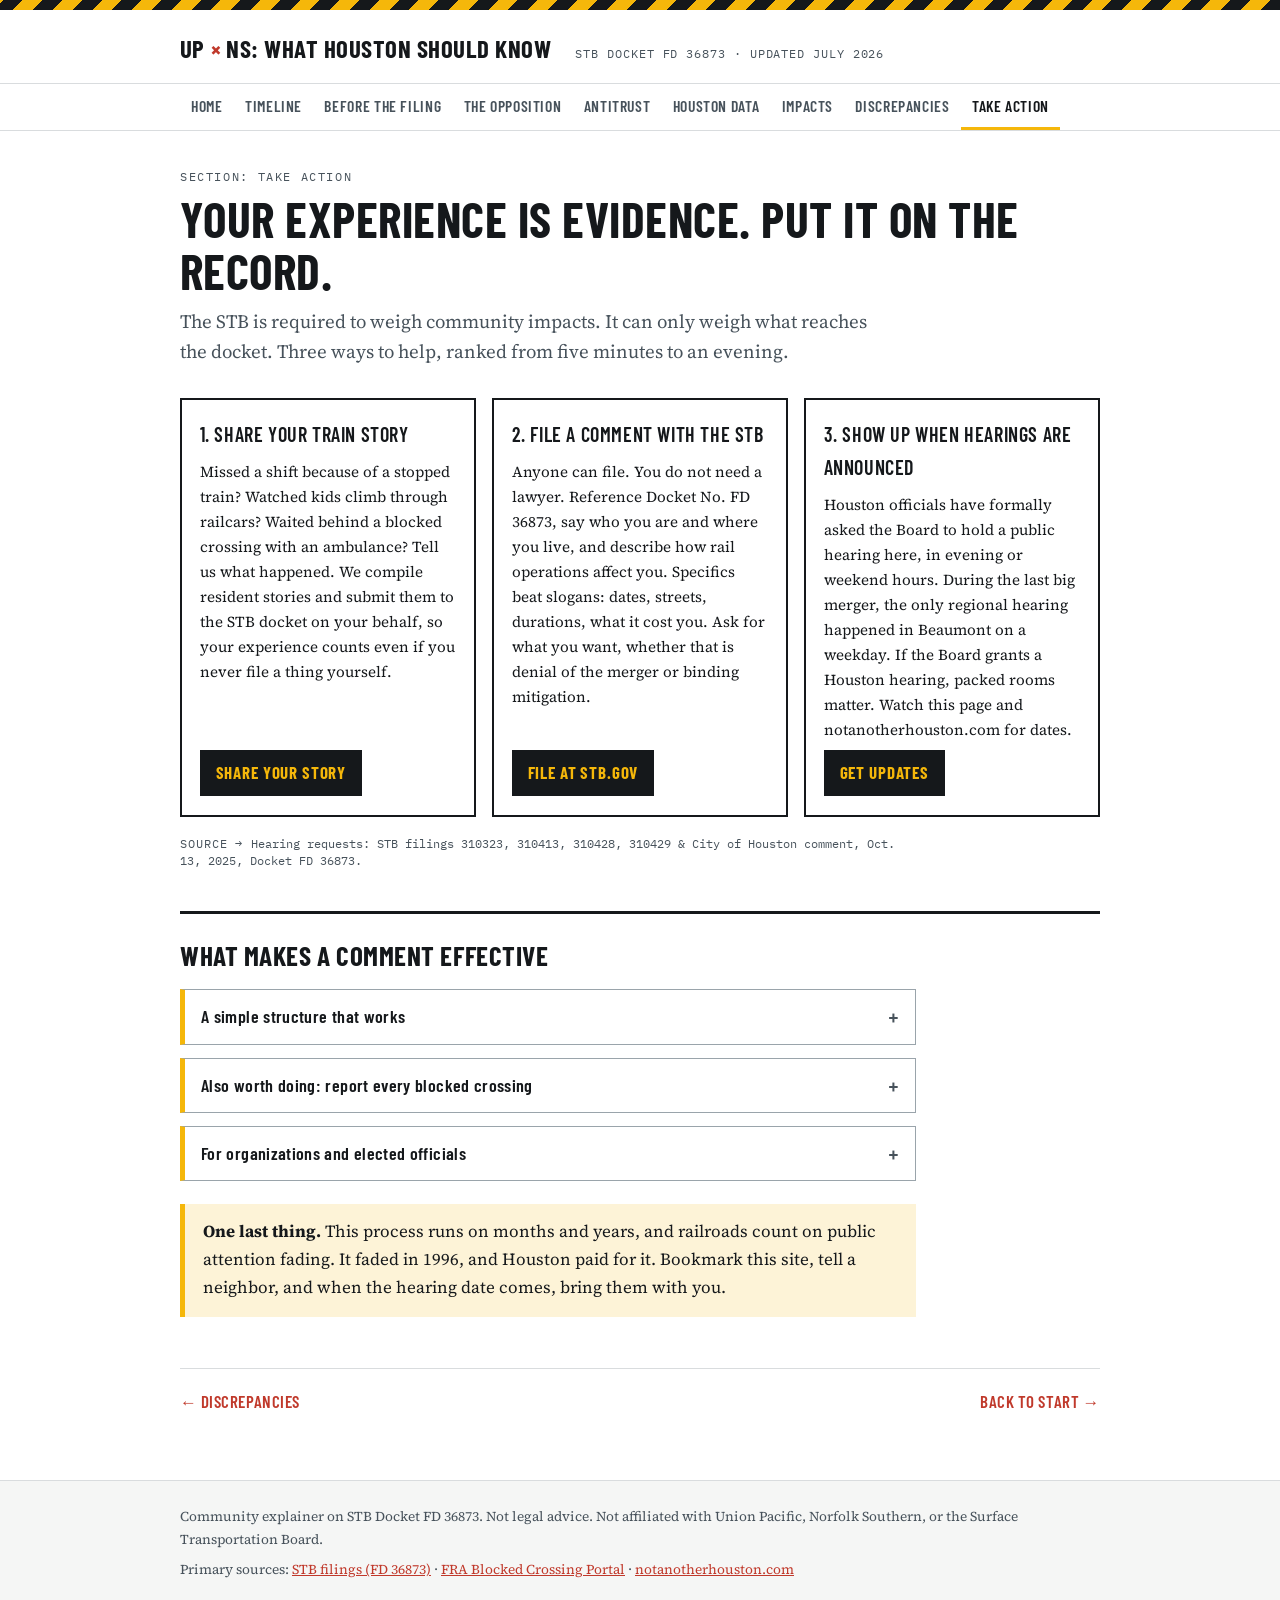
==== action.html @ a2941856 "initial files" ====
<!DOCTYPE html>
<html lang="en">
<head>
<meta charset="UTF-8">
<meta name="viewport" content="width=device-width, initial-scale=1.0">
<title>Take Action | The UP-NS Merger, Explained</title>
<link rel="preconnect" href="https://fonts.googleapis.com">
<link href="https://fonts.googleapis.com/css2?family=Barlow+Condensed:wght@600;700&family=IBM+Plex+Mono:wght@400;600&family=Source+Serif+4:ital,wght@0,400;0,600;1,400&display=swap" rel="stylesheet">
<link rel="stylesheet" href="styles.css">
</head>
<body>
<div class="hazard" aria-hidden="true"></div>
<header class="site">
  <div class="site-inner">
    <a class="wordmark" href="index.html">UP <span class="x">&times;</span> NS: What Houston Should Know</a>
    <span class="docket">STB DOCKET FD 36873 &middot; UPDATED JULY 2026</span>
  </div>
</header>
<nav class="site" aria-label="Site">
  <ul>
    <li><a href="index.html">Home</a></li>
    <li><a href="timeline.html">Timeline</a></li>
    <li><a href="letters.html">Before the Filing</a></li>
    <li><a href="opposition.html">The Opposition</a></li>
    <li><a href="antitrust.html">Antitrust</a></li>
    <li><a href="houston-data.html">Houston Data</a></li>
    <li><a href="impacts.html">Impacts</a></li>
    <li><a href="discrepancies.html">Discrepancies</a></li>
    <li><a href="action.html" class="here">Take Action</a></li>
  </ul>
</nav>

<main>
  <p class="eyebrow">Section: Take Action</p>
  <h1>Your experience is evidence. Put it on the record.</h1>
  <p class="lede">The STB is required to weigh community impacts. It can only weigh what reaches the docket. Three ways to help, ranked from five minutes to an evening.</p>

  <div class="actions">
    <div class="action-card">
      <h3>1. Share your train story</h3>
      <p>Missed a shift because of a stopped train? Watched kids climb through railcars? Waited behind a blocked crossing with an ambulance? Tell us what happened. We compile resident stories and submit them to the STB docket on your behalf, so your experience counts even if you never file a thing yourself.</p>
      <a class="btn" href="https://forms.gle/QLL96H87JeyrFTNm8" rel="noopener">Share your story</a>
    </div>
    <div class="action-card">
      <h3>2. File a comment with the STB</h3>
      <p>Anyone can file. You do not need a lawyer. Reference Docket No. FD 36873, say who you are and where you live, and describe how rail operations affect you. Specifics beat slogans: dates, streets, durations, what it cost you. Ask for what you want, whether that is denial of the merger or binding mitigation.</p>
      <a class="btn" href="https://www.stb.gov/proceedings-actions/e-filing/" rel="noopener">File at stb.gov</a>
    </div>
    <div class="action-card">
      <h3>3. Show up when hearings are announced</h3>
      <p>Houston officials have formally asked the Board to hold a public hearing here, in evening or weekend hours. During the last big merger, the only regional hearing happened in Beaumont on a weekday. If the Board grants a Houston hearing, packed rooms matter. Watch this page and notanotherhouston.com for dates.</p>
      <a class="btn" href="https://notanotherhouston.com" rel="noopener">Get updates</a>
    </div>
  </div>
  <span class="src">Hearing requests: STB filings 310323, 310413, 310428, 310429 &amp; City of Houston comment, Oct. 13, 2025, Docket FD 36873.</span>

  <h2>What makes a comment effective</h2>
  <details class="box">
    <summary>A simple structure that works</summary>
    <div class="body">
      <p><strong>Who you are.</strong> Name, neighborhood, and your connection to the rail corridor. "I live two blocks from the Eastwood Street crossing" carries weight.</p>
      <p><strong>What you experience.</strong> Concrete incidents with dates and durations. The FRA data shows the pattern; your story makes it real.</p>
      <p><strong>What you are asking for.</strong> Examples officials have already requested: a Houston public hearing, a full system impact study including secondary lines, environmental review of the East End crossings and Settegast truck routes, grade separation funding, quiet zones, and enforceable limits on train length and idling in residential areas.</p>
      <span class="src">Requests drawn from City of Houston comment, Oct. 13, 2025, and Commissioner Adrian Garcia comment (filing 310429).</span>
    </div>
  </details>

  <details class="box">
    <summary>Also worth doing: report every blocked crossing</summary>
    <div class="body">
      <p>Report blockages to the FRA portal at <a href="https://www.fra.dot.gov/blockedcrossings/" rel="noopener">fra.dot.gov/blockedcrossings</a> every time they happen. The crossing ID is posted on the blue sign at each crossing. This data built the national record that now anchors Houston's case. Underreporting shrinks the record; consistent reporting grows it.</p>
    </div>
  </details>

  <details class="box">
    <summary>For organizations and elected officials</summary>
    <div class="body">
      <p>Consider filing a Notice of Intent to Participate to become a party of record. It is not a yes or no vote on the merger. It reserves your seat at the table to request conditions and mitigation later. Several Houston-area offices have already filed. If your organization signed a pre-application support letter without board review, you can also file a comment clarifying or withdrawing your position.</p>
      <span class="src">STB Docket FD 36873 procedural schedule; participation records, 2026.</span>
    </div>
  </details>

  <div class="note">
    <p><strong>One last thing.</strong> This process runs on months and years, and railroads count on public attention fading. It faded in 1996, and Houston paid for it. Bookmark this site, tell a neighbor, and when the hearing date comes, bring them with you.</p>
  </div>

  <div class="pager">
    <a href="discrepancies.html">&larr; Discrepancies</a>
    <a href="index.html">Back to start &rarr;</a>
  </div>
</main>

<footer class="site">
  <div class="footer-inner">
    <p>Community explainer on STB Docket FD 36873. Not legal advice. Not affiliated with Union Pacific, Norfolk Southern, or the Surface Transportation Board.</p>
    <p>Primary sources: <a href="https://www.stb.gov/proceedings-actions/filings/" rel="noopener">STB filings (FD 36873)</a> &middot; <a href="https://www.fra.dot.gov/blockedcrossings/" rel="noopener">FRA Blocked Crossing Portal</a> &middot; <a href="https://notanotherhouston.com" rel="noopener">notanotherhouston.com</a></p>
  </div>
</footer>
</body>
</html>
---- styles.css ----
/* ============================================================
   UP-NS Merger Explainer - shared styles
   Palette: grade-crossing signage
   paper #FFFFFF / ink #15181B / steel #47525B
   warning yellow #F5B70A / signal red #C0392B
   ============================================================ */

:root {
  --paper: #ffffff;
  --paper-dim: #f5f6f5;
  --ink: #15181b;
  --steel: #47525b;
  --steel-light: #9aa4ab;
  --yellow: #f5b70a;
  --yellow-soft: #fdf3d7;
  --red: #c0392b;
  --red-soft: #faeae8;
  --rule: #d9dcde;
  --max: 60rem;
  --serif: "Source Serif 4", Georgia, serif;
  --display: "Barlow Condensed", "Arial Narrow", sans-serif;
  --mono: "IBM Plex Mono", "Courier New", monospace;
}

* { box-sizing: border-box; }

html { scroll-behavior: smooth; }
@media (prefers-reduced-motion: reduce) {
  html { scroll-behavior: auto; }
  * { transition: none !important; animation: none !important; }
}

body {
  margin: 0;
  background: var(--paper);
  color: var(--ink);
  font-family: var(--serif);
  font-size: 1.06rem;
  line-height: 1.65;
}

/* Hazard stripe: the site signature */
.hazard {
  height: 10px;
  background: repeating-linear-gradient(
    -45deg,
    var(--ink) 0 14px,
    var(--yellow) 14px 28px
  );
}

/* ---------- header / nav ---------- */
header.site {
  border-bottom: 1px solid var(--rule);
  background: var(--paper);
}
.site-inner {
  max-width: var(--max);
  margin: 0 auto;
  padding: 1.1rem 1.25rem 0.9rem;
  display: flex;
  flex-wrap: wrap;
  align-items: baseline;
  gap: 0.5rem 1.5rem;
}
.wordmark {
  font-family: var(--display);
  font-weight: 700;
  font-size: 1.55rem;
  letter-spacing: 0.02em;
  text-transform: uppercase;
  color: var(--ink);
  text-decoration: none;
}
.wordmark .x { color: var(--red); }
.docket {
  font-family: var(--mono);
  font-size: 0.72rem;
  letter-spacing: 0.08em;
  color: var(--steel);
}
nav.site {
  border-bottom: 1px solid var(--rule);
  background: var(--paper);
  position: sticky;
  top: 0;
  z-index: 20;
}
nav.site ul {
  max-width: var(--max);
  margin: 0 auto;
  padding: 0 1.25rem;
  list-style: none;
  display: flex;
  flex-wrap: wrap;
  gap: 0;
}
nav.site a {
  display: block;
  padding: 0.55rem 0.7rem;
  font-family: var(--display);
  font-weight: 600;
  font-size: 0.98rem;
  letter-spacing: 0.04em;
  text-transform: uppercase;
  color: var(--steel);
  text-decoration: none;
  border-bottom: 3px solid transparent;
}
nav.site a:hover { color: var(--ink); }
nav.site a.here {
  color: var(--ink);
  border-bottom-color: var(--yellow);
}

/* ---------- page scaffolding ---------- */
main {
  max-width: var(--max);
  margin: 0 auto;
  padding: 2.2rem 1.25rem 4rem;
}
.eyebrow {
  font-family: var(--mono);
  font-size: 0.72rem;
  letter-spacing: 0.14em;
  text-transform: uppercase;
  color: var(--steel);
  margin: 0 0 0.4rem;
}
h1 {
  font-family: var(--display);
  font-weight: 700;
  font-size: clamp(2.1rem, 5vw, 3.1rem);
  line-height: 1.05;
  text-transform: uppercase;
  letter-spacing: 0.01em;
  margin: 0 0 0.6rem;
}
.lede {
  font-size: 1.18rem;
  line-height: 1.6;
  color: var(--steel);
  max-width: 44rem;
  margin: 0 0 2rem;
}
h2 {
  font-family: var(--display);
  font-weight: 700;
  font-size: 1.7rem;
  text-transform: uppercase;
  letter-spacing: 0.02em;
  margin: 2.6rem 0 0.7rem;
  padding-top: 1.2rem;
  border-top: 3px solid var(--ink);
}
h3 {
  font-family: var(--display);
  font-weight: 600;
  font-size: 1.25rem;
  text-transform: uppercase;
  letter-spacing: 0.03em;
  margin: 1.6rem 0 0.4rem;
}
p { margin: 0 0 1rem; max-width: 46rem; }
a { color: var(--red); }
a:hover { color: var(--ink); }
:focus-visible { outline: 3px solid var(--yellow); outline-offset: 2px; }

ul.plain { max-width: 46rem; padding-left: 1.2rem; }
ul.plain li { margin-bottom: 0.45rem; }

/* ---------- source lines ---------- */
.src {
  display: block;
  font-family: var(--mono);
  font-size: 0.72rem;
  line-height: 1.5;
  color: var(--steel);
  margin: -0.4rem 0 1.1rem;
  max-width: 46rem;
}
.src::before { content: "SOURCE \2192  "; letter-spacing: 0.08em; }
.src a { color: var(--steel); }
.src a:hover { color: var(--ink); }

/* ---------- timetable stat rows: signature device ---------- */
.board {
  border: 1px solid var(--ink);
  margin: 1.4rem 0 1.8rem;
}
.board-title {
  font-family: var(--mono);
  font-size: 0.72rem;
  letter-spacing: 0.12em;
  text-transform: uppercase;
  background: var(--ink);
  color: var(--yellow);
  padding: 0.45rem 0.9rem;
}
.board-row {
  display: grid;
  grid-template-columns: minmax(7rem, 12rem) 1fr;
  gap: 1rem;
  padding: 0.8rem 0.9rem;
  border-top: 1px solid var(--rule);
  align-items: baseline;
}
.board-row:first-of-type { border-top: 0; }
.board-num {
  font-family: var(--mono);
  font-weight: 600;
  font-size: 1.35rem;
  line-height: 1.2;
  white-space: nowrap;
}
.board-num.red { color: var(--red); }
.board-label { font-size: 0.95rem; color: var(--steel); line-height: 1.5; }
@media (max-width: 34rem) {
  .board-row { grid-template-columns: 1fr; gap: 0.15rem; }
}

/* ---------- details / click boxes ---------- */
details.box {
  border: 1px solid var(--steel-light);
  border-left: 5px solid var(--yellow);
  margin: 0 0 0.8rem;
  max-width: 46rem;
  background: var(--paper);
}
details.box[open] { border-left-color: var(--ink); }
details.box > summary {
  cursor: pointer;
  list-style: none;
  padding: 0.75rem 1rem;
  font-family: var(--display);
  font-weight: 600;
  font-size: 1.12rem;
  letter-spacing: 0.02em;
  display: flex;
  justify-content: space-between;
  align-items: center;
  gap: 1rem;
}
details.box > summary::-webkit-details-marker { display: none; }
details.box > summary::after {
  content: "+";
  font-family: var(--mono);
  font-size: 1.1rem;
  color: var(--steel);
  flex: none;
}
details.box[open] > summary::after { content: "\2212"; }
details.box > summary:hover { background: var(--paper-dim); }
details.box .body { padding: 0 1rem 0.9rem; }
details.box .body p:last-child { margin-bottom: 0.4rem; }

/* ---------- callouts ---------- */
.note {
  background: var(--yellow-soft);
  border-left: 5px solid var(--yellow);
  padding: 0.9rem 1.1rem;
  margin: 1.4rem 0;
  max-width: 46rem;
}
.note p:last-child { margin-bottom: 0; }
.alert {
  background: var(--red-soft);
  border-left: 5px solid var(--red);
  padding: 0.9rem 1.1rem;
  margin: 1.4rem 0;
  max-width: 46rem;
}
.alert p:last-child { margin-bottom: 0; }

/* ---------- comparison table ---------- */
table.compare {
  border-collapse: collapse;
  width: 100%;
  margin: 1.2rem 0 1.6rem;
  font-size: 0.95rem;
}
table.compare th {
  font-family: var(--display);
  font-weight: 600;
  text-transform: uppercase;
  letter-spacing: 0.05em;
  font-size: 0.9rem;
  text-align: left;
  background: var(--ink);
  color: var(--paper);
  padding: 0.55rem 0.7rem;
}
table.compare td {
  border: 1px solid var(--rule);
  padding: 0.55rem 0.7rem;
  vertical-align: top;
}
table.compare td.num { font-family: var(--mono); font-size: 0.88rem; white-space: nowrap; }
table.compare tr:nth-child(even) td { background: var(--paper-dim); }
.table-scroll { overflow-x: auto; }

/* ---------- timeline ---------- */
ol.timeline { list-style: none; margin: 1.5rem 0; padding: 0; max-width: 46rem; }
ol.timeline li {
  position: relative;
  padding: 0 0 1.5rem 2rem;
  border-left: 3px solid var(--rule);
  margin-left: 0.4rem;
}
ol.timeline li::before {
  content: "";
  position: absolute;
  left: -8px;
  top: 0.35rem;
  width: 13px;
  height: 13px;
  background: var(--paper);
  border: 3px solid var(--steel);
  border-radius: 50%;
}
ol.timeline li.key { border-left-color: var(--yellow); }
ol.timeline li.key::before { border-color: var(--red); background: var(--red); }
.t-date {
  font-family: var(--mono);
  font-size: 0.78rem;
  letter-spacing: 0.06em;
  color: var(--steel);
  display: block;
  margin-bottom: 0.15rem;
}
.t-what {
  font-family: var(--display);
  font-weight: 600;
  font-size: 1.15rem;
  letter-spacing: 0.02em;
  display: block;
}
.t-detail { font-size: 0.95rem; color: var(--steel); display: block; margin-top: 0.2rem; }

/* ---------- two-column claim/filed ---------- */
.claim-pair {
  display: grid;
  grid-template-columns: 1fr 1fr;
  gap: 1rem;
  margin: 1.2rem 0 0.4rem;
  max-width: 52rem;
}
.claim, .filed { border: 1px solid var(--rule); padding: 0.9rem 1rem; }
.claim { border-top: 4px solid var(--steel-light); }
.filed { border-top: 4px solid var(--red); }
.claim .tag, .filed .tag {
  font-family: var(--mono);
  font-size: 0.68rem;
  letter-spacing: 0.12em;
  text-transform: uppercase;
  display: block;
  margin-bottom: 0.4rem;
  color: var(--steel);
}
.filed .tag { color: var(--red); }
.claim p, .filed p { margin-bottom: 0.4rem; font-size: 0.97rem; }
@media (max-width: 40rem) { .claim-pair { grid-template-columns: 1fr; } }

/* ---------- action cards ---------- */
.actions { display: grid; grid-template-columns: repeat(auto-fit, minmax(15rem, 1fr)); gap: 1rem; margin: 1.5rem 0; }
.action-card {
  border: 2px solid var(--ink);
  padding: 1.1rem 1.1rem 1.2rem;
  display: flex;
  flex-direction: column;
  gap: 0.5rem;
}
.action-card h3 { margin: 0; }
.action-card p { font-size: 0.95rem; margin: 0; flex: 1; }
.btn {
  display: inline-block;
  font-family: var(--display);
  font-weight: 700;
  text-transform: uppercase;
  letter-spacing: 0.05em;
  background: var(--ink);
  color: var(--yellow);
  text-decoration: none;
  padding: 0.55rem 1rem;
  align-self: start;
}
.btn:hover { background: var(--red); color: var(--paper); }

/* ---------- next / prev page footer nav ---------- */
.pager {
  display: flex;
  justify-content: space-between;
  gap: 1rem;
  margin-top: 3.2rem;
  padding-top: 1.2rem;
  border-top: 1px solid var(--rule);
  font-family: var(--display);
  font-weight: 600;
  text-transform: uppercase;
  letter-spacing: 0.03em;
}
.pager a { text-decoration: none; }

/* ---------- footer ---------- */
footer.site {
  border-top: 1px solid var(--rule);
  background: var(--paper-dim);
}
.footer-inner {
  max-width: var(--max);
  margin: 0 auto;
  padding: 1.6rem 1.25rem 2rem;
  font-size: 0.85rem;
  color: var(--steel);
}
.footer-inner p { max-width: none; margin-bottom: 0.5rem; }
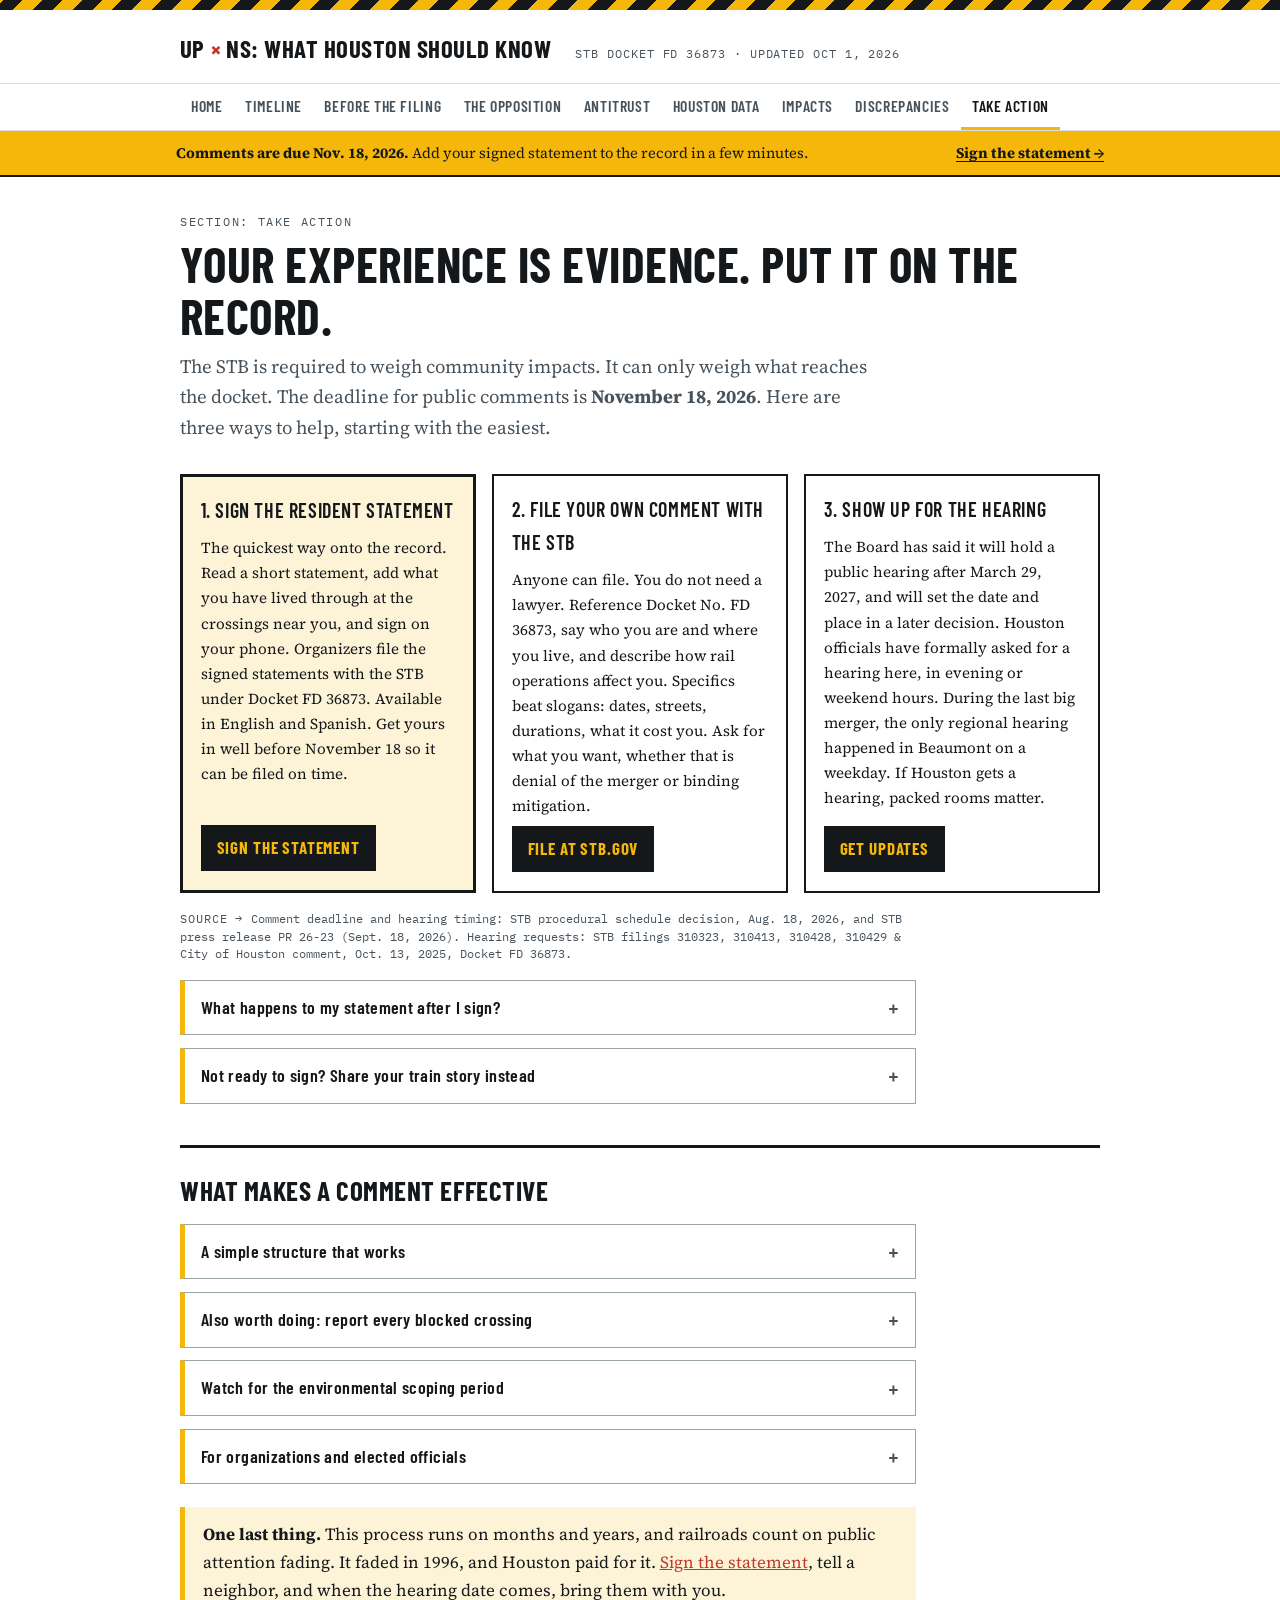
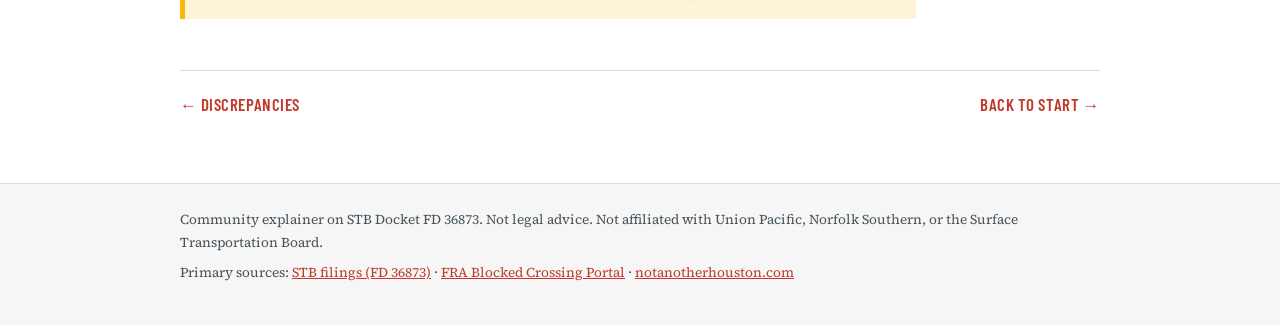
==== commit 04debce4: "new files with updates oct 2026" ====
--- a/action.html
+++ b/action.html
@@ -13,7 +13,7 @@
 <header class="site">
   <div class="site-inner">
     <a class="wordmark" href="index.html">UP <span class="x">&times;</span> NS: What Houston Should Know</a>
-    <span class="docket">STB DOCKET FD 36873 &middot; UPDATED JULY 2026</span>
+    <span class="docket">STB DOCKET FD 36873 &middot; UPDATED OCT 1, 2026</span>
   </div>
 </header>
 <nav class="site" aria-label="Site">
@@ -29,30 +29,46 @@
     <li><a href="action.html" class="here">Take Action</a></li>
   </ul>
 </nav>
+<div class="cta-strip"><div class="cta-inner"><span><strong>Comments are due Nov. 18, 2026.</strong> Add your signed statement to the record in a few minutes.</span><a href="https://lindsaywil4.github.io/stb-statement/" rel="noopener">Sign the statement &rarr;</a></div></div>
 
 <main>
   <p class="eyebrow">Section: Take Action</p>
   <h1>Your experience is evidence. Put it on the record.</h1>
-  <p class="lede">The STB is required to weigh community impacts. It can only weigh what reaches the docket. Three ways to help, ranked from five minutes to an evening.</p>
+  <p class="lede">The STB is required to weigh community impacts. It can only weigh what reaches the docket. The deadline for public comments is <strong>November 18, 2026</strong>. Here are three ways to help, starting with the easiest.</p>
 
   <div class="actions">
-    <div class="action-card">
-      <h3>1. Share your train story</h3>
-      <p>Missed a shift because of a stopped train? Watched kids climb through railcars? Waited behind a blocked crossing with an ambulance? Tell us what happened. We compile resident stories and submit them to the STB docket on your behalf, so your experience counts even if you never file a thing yourself.</p>
-      <a class="btn" href="https://forms.gle/QLL96H87JeyrFTNm8" rel="noopener">Share your story</a>
+    <div class="action-card primary">
+      <h3>1. Sign the resident statement</h3>
+      <p>The quickest way onto the record. Read a short statement, add what you have lived through at the crossings near you, and sign on your phone. Organizers file the signed statements with the STB under Docket FD 36873. Available in English and Spanish. Get yours in well before November 18 so it can be filed on time.</p>
+      <a class="btn" href="https://lindsaywil4.github.io/stb-statement/" rel="noopener">Sign the statement</a>
     </div>
     <div class="action-card">
-      <h3>2. File a comment with the STB</h3>
+      <h3>2. File your own comment with the STB</h3>
       <p>Anyone can file. You do not need a lawyer. Reference Docket No. FD 36873, say who you are and where you live, and describe how rail operations affect you. Specifics beat slogans: dates, streets, durations, what it cost you. Ask for what you want, whether that is denial of the merger or binding mitigation.</p>
       <a class="btn" href="https://www.stb.gov/proceedings-actions/e-filing/" rel="noopener">File at stb.gov</a>
     </div>
     <div class="action-card">
-      <h3>3. Show up when hearings are announced</h3>
-      <p>Houston officials have formally asked the Board to hold a public hearing here, in evening or weekend hours. During the last big merger, the only regional hearing happened in Beaumont on a weekday. If the Board grants a Houston hearing, packed rooms matter. Watch this page and notanotherhouston.com for dates.</p>
+      <h3>3. Show up for the hearing</h3>
+      <p>The Board has said it will hold a public hearing after March 29, 2027, and will set the date and place in a later decision. Houston officials have formally asked for a hearing here, in evening or weekend hours. During the last big merger, the only regional hearing happened in Beaumont on a weekday. If Houston gets a hearing, packed rooms matter.</p>
       <a class="btn" href="https://notanotherhouston.com" rel="noopener">Get updates</a>
     </div>
   </div>
-  <span class="src">Hearing requests: STB filings 310323, 310413, 310428, 310429 &amp; City of Houston comment, Oct. 13, 2025, Docket FD 36873.</span>
+  <span class="src">Comment deadline and hearing timing: STB procedural schedule decision, Aug. 18, 2026, and STB press release PR 26-23 (Sept. 18, 2026). Hearing requests: STB filings 310323, 310413, 310428, 310429 &amp; City of Houston comment, Oct. 13, 2025, Docket FD 36873.</span>
+
+  <details class="box">
+    <summary>What happens to my statement after I sign?</summary>
+    <div class="body">
+      <p>Your signed statement goes to the organizers, who compile statements and file them with the Surface Transportation Board. Your name, address, and statement will appear on the public docket, the same as any filing. Your email and phone number stay private and are used only by organizers to follow up. The form also lets you say whether you would speak at a hearing or with reporters.</p>
+      <span class="src">FD 36873 resident statement page, <a href="https://lindsaywil4.github.io/stb-statement/" rel="noopener">lindsaywil4.github.io/stb-statement</a>.</span>
+    </div>
+  </details>
+
+  <details class="box">
+    <summary>Not ready to sign? Share your train story instead</summary>
+    <div class="body">
+      <p>Missed a shift because of a stopped train? Watched kids climb through railcars? Waited behind a blocked crossing with an ambulance? <a href="https://forms.gle/QLL96H87JeyrFTNm8" rel="noopener">Tell us what happened.</a> Organizers collect resident stories and can follow up with you about adding yours to the record.</p>
+    </div>
+  </details>
 
   <h2>What makes a comment effective</h2>
   <details class="box">
@@ -73,15 +89,23 @@
   </details>
 
   <details class="box">
+    <summary>Watch for the environmental scoping period</summary>
+    <div class="body">
+      <p>The environmental review runs on its own track. Its preliminary consultation closed September 21, 2026. Formal scoping opens when the Board's Office of Environmental Analysis publishes a Notice of Intent to prepare an Environmental Impact Statement, followed by a comment period and public meetings. No date is set yet. That window decides which crossings and truck routes get studied, so it matters as much as the November deadline. Check the <a href="https://www.stb.gov/upns-eis-fd36873/" rel="noopener">EIS website</a> or this page for the announcement.</p>
+      <span class="src">STB UP-NS Environmental Review website (accessed Oct. 1, 2026); OEA preliminary consultation letters EO-4115&ndash;4117 (Aug. 19, 2026).</span>
+    </div>
+  </details>
+
+  <details class="box">
     <summary>For organizations and elected officials</summary>
     <div class="body">
-      <p>Consider filing a Notice of Intent to Participate to become a party of record. It is not a yes or no vote on the merger. It reserves your seat at the table to request conditions and mitigation later. Several Houston-area offices have already filed. If your organization signed a pre-application support letter without board review, you can also file a comment clarifying or withdrawing your position.</p>
-      <span class="src">STB Docket FD 36873 procedural schedule; participation records, 2026.</span>
+      <p>The deadline to become a party of record passed on September 30, 2026. Anyone can still file comments, protests, and requests for conditions by November 18, 2026. Parties of record can also take part in the February 2027 response round and the final briefs. If your organization signed a pre-application support letter without board review, you can file a comment clarifying or withdrawing your position. A Houston shipper and an Ohio Senate leader have already done so.</p>
+      <span class="src">STB procedural schedule decision, Aug. 18, 2026, as extended Aug. 31, 2026; STB filings 310831, 312103, Docket FD 36873.</span>
     </div>
   </details>
 
   <div class="note">
-    <p><strong>One last thing.</strong> This process runs on months and years, and railroads count on public attention fading. It faded in 1996, and Houston paid for it. Bookmark this site, tell a neighbor, and when the hearing date comes, bring them with you.</p>
+    <p><strong>One last thing.</strong> This process runs on months and years, and railroads count on public attention fading. It faded in 1996, and Houston paid for it. <a href="https://lindsaywil4.github.io/stb-statement/" rel="noopener">Sign the statement</a>, tell a neighbor, and when the hearing date comes, bring them with you.</p>
   </div>
 
   <div class="pager">
--- a/styles.css
+++ b/styles.css
@@ -414,3 +414,9 @@
   color: var(--steel);
 }
 .footer-inner p { max-width: none; margin-bottom: 0.5rem; }
+
+/* Call-to-action strip (added Oct 2026) */
+.cta-strip { background: var(--yellow); color: var(--ink); border-bottom: 2px solid var(--ink); }
+.cta-inner { max-width: 60rem; margin: 0 auto; padding: 0.6rem 1rem; display: flex; flex-wrap: wrap; gap: 0.5rem 1rem; align-items: center; justify-content: space-between; font-size: 0.92rem; }
+.cta-inner a { color: inherit; font-weight: 700; text-decoration: underline; text-underline-offset: 3px; white-space: nowrap; }
+.action-card.primary { border-width: 3px; background: var(--yellow-soft); }
